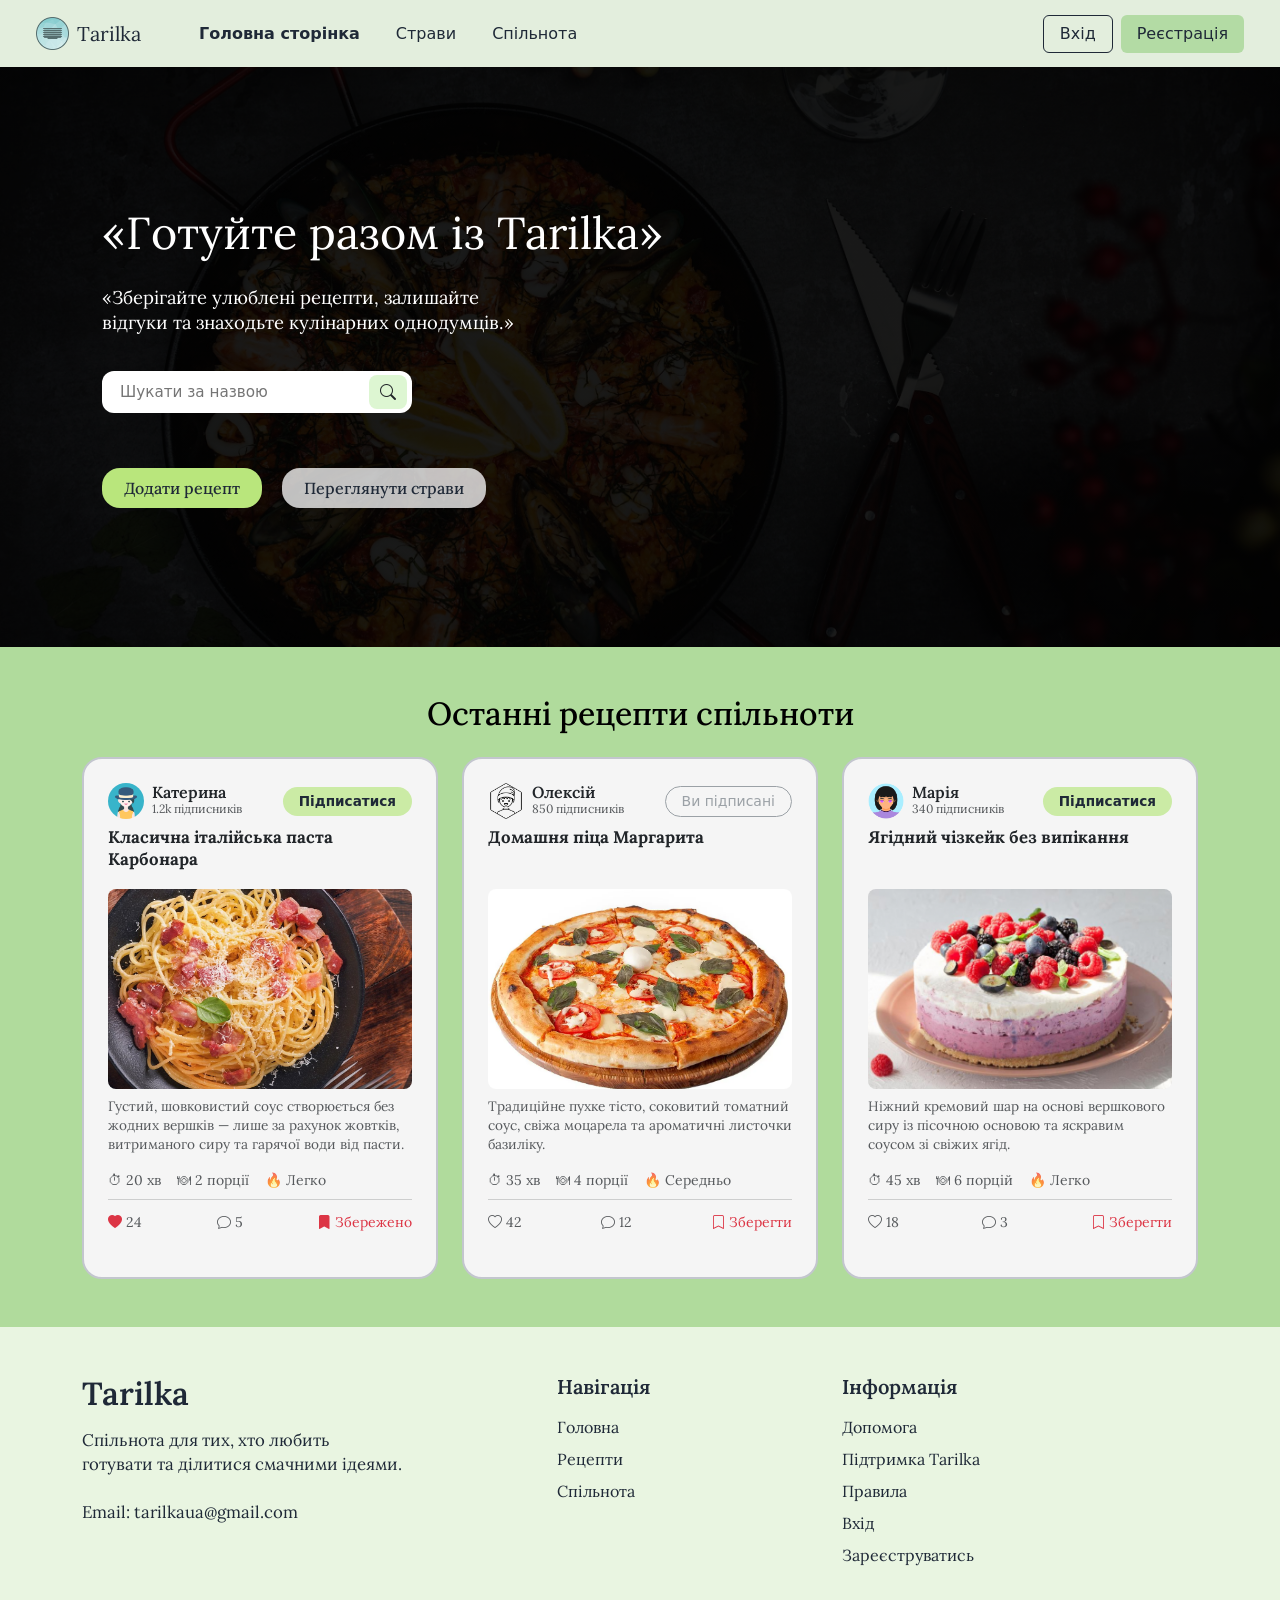
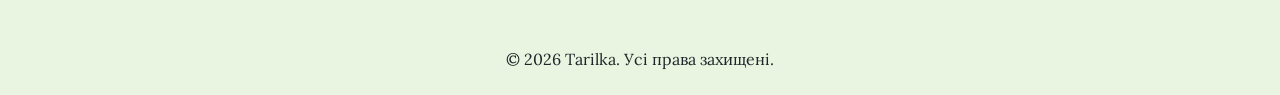
==== index.html @ 784d3917 "First version site" ====
<!DOCTYPE html>
<html lang="uk">
<head>
  <meta charset="UTF-8">
  <meta name="viewport" content="width=device-width, initial-scale=1.0">
  <title>Tarilka — Головна</title>
  
  <link href="https://cdn.jsdelivr.net/npm/bootstrap@5.3.2/dist/css/bootstrap.min.css" rel="stylesheet">
  <link href="https://cdn.jsdelivr.net/npm/bootstrap-icons@1.11.1/font/bootstrap-icons.css" rel="stylesheet">
  <link rel="stylesheet" href="style.css">
</head>
<body>

  <nav class="navbar navbar-expand-lg custom-navbar">
    <div class="container-fluid">
      <a class="navbar-brand" href="#">
        <img src="logo.png" alt="Logo" width="33" height="33" class="d-inline-block align-text-top">Tarilka
      </a>
      
      <button class="navbar-toggler" type="button" data-bs-toggle="collapse" data-bs-target="#navbarNav">
        <span class="navbar-toggler-icon"></span>
      </button>

      <div class="collapse navbar-collapse" id="navbarNav">
        <ul class="navbar-nav me-auto ms-4">
          <li class="nav-item">
            <a class="nav-link fw-semibold" href="#">Головна сторінка</a>
          </li>
          <li class="nav-item">
            <a class="nav-link" href="#">Страви</a>
          </li>
          <li class="nav-item">
            <a class="nav-link" href="#">Спільнота</a>
          </li>
        </ul>

        <div class="d-flex gap-2">
          <button class="btn btn-auth-login" type="button">Вхід</button>
          <button class="btn btn-auth-register" type="button">Реєстрація</button>
        </div>
      </div>
    </div>
  </nav>

  <!-- Головний банер (Hero Section) -->
  <section class="hero-section">
    <div class="container">
      <h1 class="hero-title">«Готуйте разом із Tarilka»</h1>
      
      <p class="hero-subtitle">
        «Зберігайте улюблені рецепти, залишайте відгуки та знаходьте кулінарних однодумців.»
      </p>

      <!-- Форма пошуку -->
      <form class="search-container" role="search">
        <div class="search-input-group">
          <input type="search" placeholder="Шукати за назвою" aria-label="Пошук">
          <button class="search-btn" type="submit">
            <i class="bi bi-search text-dark"></i>
          </button>
        </div>
      </form>

      <!-- Кнопки дій -->
      <div class="action-btns">
        <a href="#" class="btn btn-add-recipe">Додати рецепт</a>
        <a href="#" class="btn btn-view-dishes">Переглянути страви</a>
      </div>
    </div>
  </section>
  <!-- Секція останніх рецептів -->
  <section class="latest-recipes py-5">
    <div class="container">
      <h2 class="text-center mb-4 section-title">Останні рецепти спільноти</h2>
      
      <div class="row g-4">
        
        <!-- Картка 1: Рецепт від Катерини -->
        <div class="col-md-4">
          <div class="recipe-card">
            <div class="recipe-card-details">
              <!-- Інформація про автора -->
              <div class="d-flex justify-content-between align-items-center mb-2">
                <div class="d-flex align-items-center gap-2">
                  <img src="profile.png" class="rounded-circle" width="36" height="36" alt="Катерина">
                  <div class="d-flex flex-column">
                    <span class="fw-semibold text-dark lh-1">Катерина</span>
                    <small class="text-muted" style="font-size: 0.75rem;">1.2k підписників</small>
                  </div>
                </div>
                <button class="btn btn-sm btn-follow px-3 rounded-pill">Підписатися</button>
              </div>

              <h5 class="recipe-title fw-bold text-dark mt-2">Класична італійська паста Карбонара</h5>
              <img src="karbonara.jpg" class="img-fluid rounded-3 my-2 w-100 recipe-img" alt="Паста">

              <p class="recipe-desc text-muted small">
                Густий, шовковистий соус створюється без жодних вершків — лише за рахунок жовтків, витриманого сиру та гарячої води від пасти.
              </p>

              <!-- Параметри страви -->
              <div class="d-flex gap-3 text-muted small mb-2">
                <span>⏱ 20 хв</span>
                <span>🍽 2 порції</span>
                <span>🔥 Легко</span>
              </div>

              <hr class="my-2 text-muted">

              <!-- Соціальна взаємодія -->
              <div class="d-flex justify-content-between text-muted small pt-1 mb-2">
                <span class="cursor-pointer"><i class="bi bi-heart-fill text-danger"></i> 24</span>
                <span class="cursor-pointer"><i class="bi bi-chat"></i> 5</span>
                <span class="text-danger cursor-pointer"><i class="bi bi-bookmark-fill"></i> Збережено</span>
              </div>
            </div>

            <div class="d-flex justify-content-between align-items-center text-muted small pt-1 mb-2">
              <a href="#" class="card-button">Детальніше</a>
            </div>
          </div>
        </div>

        <!-- Картка 2: Рецепт від Олексія -->
        <div class="col-md-4">
          <div class="recipe-card">
            <div class="recipe-card-details">
              <!-- Інформація про автора -->
              <div class="d-flex justify-content-between align-items-center mb-2">
                <div class="d-flex align-items-center gap-2">
                  <img src="people.png" class="rounded-circle" width="36" height="36" alt="Олексій">
                  <div class="d-flex flex-column">
                    <span class="fw-semibold text-dark lh-1">Олексій</span>
                    <small class="text-muted" style="font-size: 0.75rem;">850 підписників</small>
                  </div>
                </div>
                <button class="btn btn-sm btn-outline-secondary px-3 rounded-pill" disabled>Ви підписані</button>
              </div>

              <h5 class="recipe-title fw-bold text-dark mt-2">Домашня піца Маргарита</h5>
              <img src="pizza.png" class="img-fluid rounded-3 my-2 w-100 recipe-img" alt="Піца">

              <p class="recipe-desc text-muted small">
                Традиційне пухке тісто, соковитий томатний соус, свіжа моцарела та ароматичні листочки базиліку.
              </p>

              <!-- Параметри страви -->
              <div class="d-flex gap-3 text-muted small mb-2">
                <span>⏱ 35 хв</span>
                <span>🍽 4 порції</span>
                <span>🔥 Середньо</span>
              </div>

              <hr class="my-2 text-muted">

              <!-- Соціальна взаємодія -->
              <div class="d-flex justify-content-between text-muted small pt-1 mb-2">
                <span class="cursor-pointer"><i class="bi bi-heart"></i> 42</span>
                <span class="cursor-pointer"><i class="bi bi-chat"></i> 12</span>
                <span class="text-danger cursor-pointer"><i class="bi bi-bookmark"></i> Зберегти</span>
              </div>
            </div>

            <div class="d-flex justify-content-between align-items-center text-muted small pt-1 mb-2">
              <a href="#" class="card-button">Детальніше</a>
            </div>
          </div>
        </div>

        <!-- Картка 3: Рецепт від Марії -->
        <div class="col-md-4">
          <div class="recipe-card">
            <div class="recipe-card-details">
              <!-- Інформація про автора -->
              <div class="d-flex justify-content-between align-items-center mb-2">
                <div class="d-flex align-items-center gap-2">
                  <img src="avatar.png" class="rounded-circle" width="36" height="36" alt="Марія">
                  <div class="d-flex flex-column">
                    <span class="fw-semibold text-dark lh-1">Марія</span>
                    <small class="text-muted" style="font-size: 0.75rem;">340 підписників</small>
                  </div>
                </div>
                <button class="btn btn-sm btn-follow px-3 rounded-pill">Підписатися</button>
              </div>

              <h5 class="recipe-title fw-bold text-dark mt-2">Ягідний чізкейк без випікання</h5>
              <img src="JagodnyjChizkejk.jpg" class="img-fluid rounded-3 my-2 w-100 recipe-img" alt="Чізкейк">

              <p class="recipe-desc text-muted small">
                Ніжний кремовий шар на основі вершкового сиру із пісочною основою та яскравим соусом зі свіжих ягід.
              </p>

              <!-- Параметри страви -->
              <div class="d-flex gap-3 text-muted small mb-2">
                <span>⏱ 45 хв</span>
                <span>🍽 6 порцій</span>
                <span>🔥 Легко</span>
              </div>

              <hr class="my-2 text-muted">

              <!-- Соціальна взаємодія -->
              <div class="d-flex justify-content-between text-muted small pt-1 mb-2">
                <span class="cursor-pointer"><i class="bi bi-heart"></i> 18</span>
                <span class="cursor-pointer"><i class="bi bi-chat"></i> 3</span>
                <span class="text-danger cursor-pointer"><i class="bi bi-bookmark"></i> Зберегти</span>
              </div>
            </div>

            <div class="d-flex justify-content-between align-items-center text-muted small pt-1 mb-2">
              <a href="#" class="card-button">Детальніше</a>
            </div>
          </div>
        </div>

      </div>
    </div>
  </section>
  <!-- Підвал сайту (Footer) -->
  <footer class="site-footer pt-5 pb-4">
    <div class="container">
      <div class="row gy-4">
        
        <!-- Ліва колонка: Логотип, опис, email -->
        <div class="col-lg-5 col-md-6">
          <h2 class="footer-title fw-semibold mb-3">Tarilka</h2>
          <p class="footer-desc mb-4">
            Спільнота для тих, хто любить готувати та ділитися смачними ідеями.
          </p>
          <p class="footer-email mb-0">
            Email: <a href="mailto:tarilkaua@gmail.com" class="footer-email-link">tarilkaua@gmail.com</a>
          </p>
        </div>

        <!-- Середня колонка: Навігація -->
        <div class="col-lg-3 col-md-3 col-6">
          <h5 class="fw-semibold mb-3">Навігація</h5>
          <ul class="list-unstyled footer-links d-flex flex-column gap-2">
            <li><a href="#">Головна</a></li>
            <li><a href="#">Рецепти</a></li>
            <li><a href="#">Спільнота</a></li>
          </ul>
        </div>

        <!-- Права колонка: Інформація -->
        <div class="col-lg-4 col-md-3 col-6">
          <h5 class="fw-semibold mb-3">Інформація</h5>
          <ul class="list-unstyled footer-links d-flex flex-column gap-2">
            <li><a href="#">Допомога</a></li>
            <li><a href="#">Підтримка Tarilka</a></li>
            <li><a href="#">Правила</a></li>
            <li><a href="#">Вхід</a></li>
            <li><a href="#">Зареєструватись</a></li>
          </ul>
        </div>

      </div>

      <!-- Нижня частина: Копірайт -->
      <div class="text-center mt-5 pt-3">
        <p class="mb-0 text-dark">© 2026 Tarilka. Усі права захищені.</p>
      </div>
    </div>
  </footer>


  <script src="logika.js"></script>
</body>
</html>
---- style.css ----
@import url('https://fonts.googleapis.com/css2?family=Lora:ital,wght@0,400..700;1,400..700&display=swap');

* {
  font-family: 'Lora', serif !important;
}

:root {
  --bg-header: #e3eedd;
  --btn-green: #b9e67c;
  --btn-green-hover: #a8d66b;
  --text-dark: #1f2937;
}

body {
  font-family: serif, system-ui, -apple-system;
  background-color: #e3eedd;
  margin: 0;
  padding: 0;
}

/* Хедер (Панель навігації) */
.custom-navbar {
  background-color: var(--bg-header);
  padding: 12px 24px;
}

.navbar-brand {
  font-weight: normal;
  font-size: 1.25rem;
  color: var(--text-dark);
  display: flex;
  align-items: center;
  gap: 8px;
}

.nav-link {
  color: var(--text-dark) !important;
  font-size: 1rem;
  margin: 0 10px;
}

/* Кнопка "Вхід" у звичайному стані */
.btn-auth-login {
  background-color: transparent;
  border: 1px solid var(--text-dark);
  color: var(--text-dark);
  padding: 6px 16px;
  border-radius: 6px;
  transition: all 0.2s ease; /* Додає плавну анімацію для зміни кольорів */
}

/* Ефект підсвічування зеленим при наведенні курсора */
.btn-auth-login:hover {
  background-color: var(--btn-green);
  border-color: var(--btn-green);
  color: var(--text-dark);
}

.btn-auth-register {
  background-color: #b3dba4;
  color: var(--text-dark);
  border: none;
  padding: 6px 16px;
  border-radius: 6px;
}

/* Секція Hero (Банер із фоном) */
.hero-section {
  position: relative;
  background: linear-gradient(rgba(0, 0, 0, 0.65), rgba(0, 0, 0, 0.65)), 
              url('Food.png') center/cover no-repeat;
  min-height: 580px;
  color: #ffffff;
  padding: 60px 40px 60px 80px;
  display: flex;
  flex-direction: column;
  justify-content: center;
}

.hero-title {
  font-size: 2.8rem;
  font-weight: 400;
  margin-bottom: 25px;
}

.hero-subtitle {
  font-size: 1.15rem;
  max-width: 440px;
  margin-bottom: 35px;
  line-height: 1.4;
  font-weight: 300;
}

/* Пошуковий рядок */
.search-container {
  max-width: 310px;
  margin-bottom: 55px;
}

.search-input-group {
  background: #ffffff;
  border-radius: 12px;
  padding: 4px 5px 4px 16px;
  display: flex;
  align-items: center;
}

.search-input-group input {
  border: none;
  outline: none;
  box-shadow: none;
  width: 100%;
  color: #333;
  font-size: 0.95rem;
}

.search-btn {
  background-color: #DDF6D2;
  border: none;
  border-radius: 8px;
  width: 38px;
  height: 34px;
  display: flex;
  align-items: center;
  justify-content: center;
  flex-shrink: 0;
}

/* Кнопки дій */
.action-btns {
  display: flex;
  gap: 20px;
  align-items: center;
  flex-wrap: wrap;
}

.btn-add-recipe {
  background-color: var(--btn-green);
  color: var(--text-dark);
  border-radius: 18px;
  padding: 8px 22px;
  border: none;
  font-weight: 500;
  text-decoration: none;
  transition: background-color 0.2s;
}

.btn-add-recipe:hover {
  background-color: var(--btn-green-hover);
  color: var(--text-dark);
}

.btn-view-dishes {
  background-color: rgba(255, 255, 255, 0.75);
  color: var(--text-dark);
  border-radius: 18px;
  padding: 8px 22px;
  border: none;
  font-weight: 500;
  text-decoration: none;
  transition: background-color 0.2s;
}

.btn-view-dishes:hover {
  background-color: rgba(255, 255, 255, 0.9);
  color: var(--text-dark);
}

/* Змінюємо фон тільки для секції останніх рецептів */
.latest-recipes {
  background-color: #B0DB9C;
  padding-top: 3rem;
  padding-bottom: 80px;
}

/* Робимо заголовок «Останні рецепти» світлим, щоб його було видно */
.section-title {
  font-family: serif;
  color: #000000;
}

/* Картка рецепта */
.recipe-card {
  width: 100%;
  border-radius: 20px;
  background: #f5f5f5;
  position: relative;
  padding: 1.5rem;
  border: 2px solid #c3c6ce;
  transition: all 0.3s ease-out;
  overflow: visible;
}

.recipe-card-details {
  color: var(--text-dark);
  height: 100%;
}

.recipe-title {
  font-size: 1.05rem;
  line-height: 1.3;
  min-height: 2.7em; /* Гарантує однакове місце під 2 рядки для всіх карток */
  display: -webkit-box;
  line-clamp: 2; /* Обрізає текст, якщо він довший за 2 рядки */
  -webkit-box-orient: vertical;
  overflow: hidden;
}

.recipe-img {
  height: 200px;
  object-fit: cover;
  border-radius: 12px;
}

.recipe-desc {
  line-height: 1.4;
  font-size: 0.85rem;
}

.btn-follow {
  background-color: #cbeba5;
  color: var(--text-dark);
  font-size: 0.85rem;
  border: none;
  border-radius: 12px;
  padding: 4px 12px;
  font-weight: 600;
  transition: background-color 0.2s;
}

.btn-follow:hover {
  background-color: var(--btn-green);
}

.card-button {
  text-decoration: none;
  text-align: center;
  transform: translate(-50%, 125%);
  width: 70%;
  border-radius: 1rem;
  border: 1px solid #dcdcdc;
  background-color: #ffffff; /* Чистий білий колір */
  color: #1f2937;
  font-weight: 600;
  font-size: 0.95rem;
  padding: 0.5rem 1rem;
  position: absolute;
  left: 50%;
  bottom: 0;
  opacity: 0;
  transition: 0.3s ease-out;
  cursor: pointer;
  z-index: 10;
  box-shadow: 0 4px 12px rgba(0, 0, 0, 0.15); /* Тінь додасть контрасту */
}

/* При наведенні миші на кнопку */
.card-button:hover {
  background-color: #ECFAE5;
  color: #1f2937;
}

/* Ефекти при наведенні миші на картку */
.recipe-card:hover {
  border-color: var(--btn-green);
  box-shadow: 0px 10px 20px rgba(0, 0, 0, 0.1);
  transform: translateY(-4px);
}

.recipe-card:hover .card-button {
  transform: translate(-50%, 50%);
  opacity: 1;
}

/* Налаштування шрифту для кнопок та елементів вводу */
button, input, .nav-link, .card-button {
  font-family: system-ui, -apple-system, sans-serif !important;
}

/* Стилі для підвалу (Footer) */
.site-footer {
  background-color: #e9f5e1; /* Світло-зелений фон, як на макеті */
  color: var(--text-dark);
}

.footer-title {
  font-size: 2rem;
  color: var(--text-dark);
}

.footer-desc {
  max-width: 320px;
  font-size: 1.05rem;
  line-height: 1.4;
}

.footer-email {
  font-size: 1.05rem;
}
/* Стилі для email у підвалі */
.footer-email-link {
  color: var(--text-dark);
  text-decoration: none;
  transition: color 0.2s ease;
}

.footer-email-link:hover {
  color: #0d6efd; /* Синій колір при наведенні */
  text-decoration: underline; /* За бажанням можна залишити або прибрати підкреслення */
}

.footer-links a {
  color: var(--text-dark);
  text-decoration: none;
  font-size: 1rem;
  transition: opacity 0.2s ease;
}

.footer-links a:hover {
  opacity: 0.7;
}
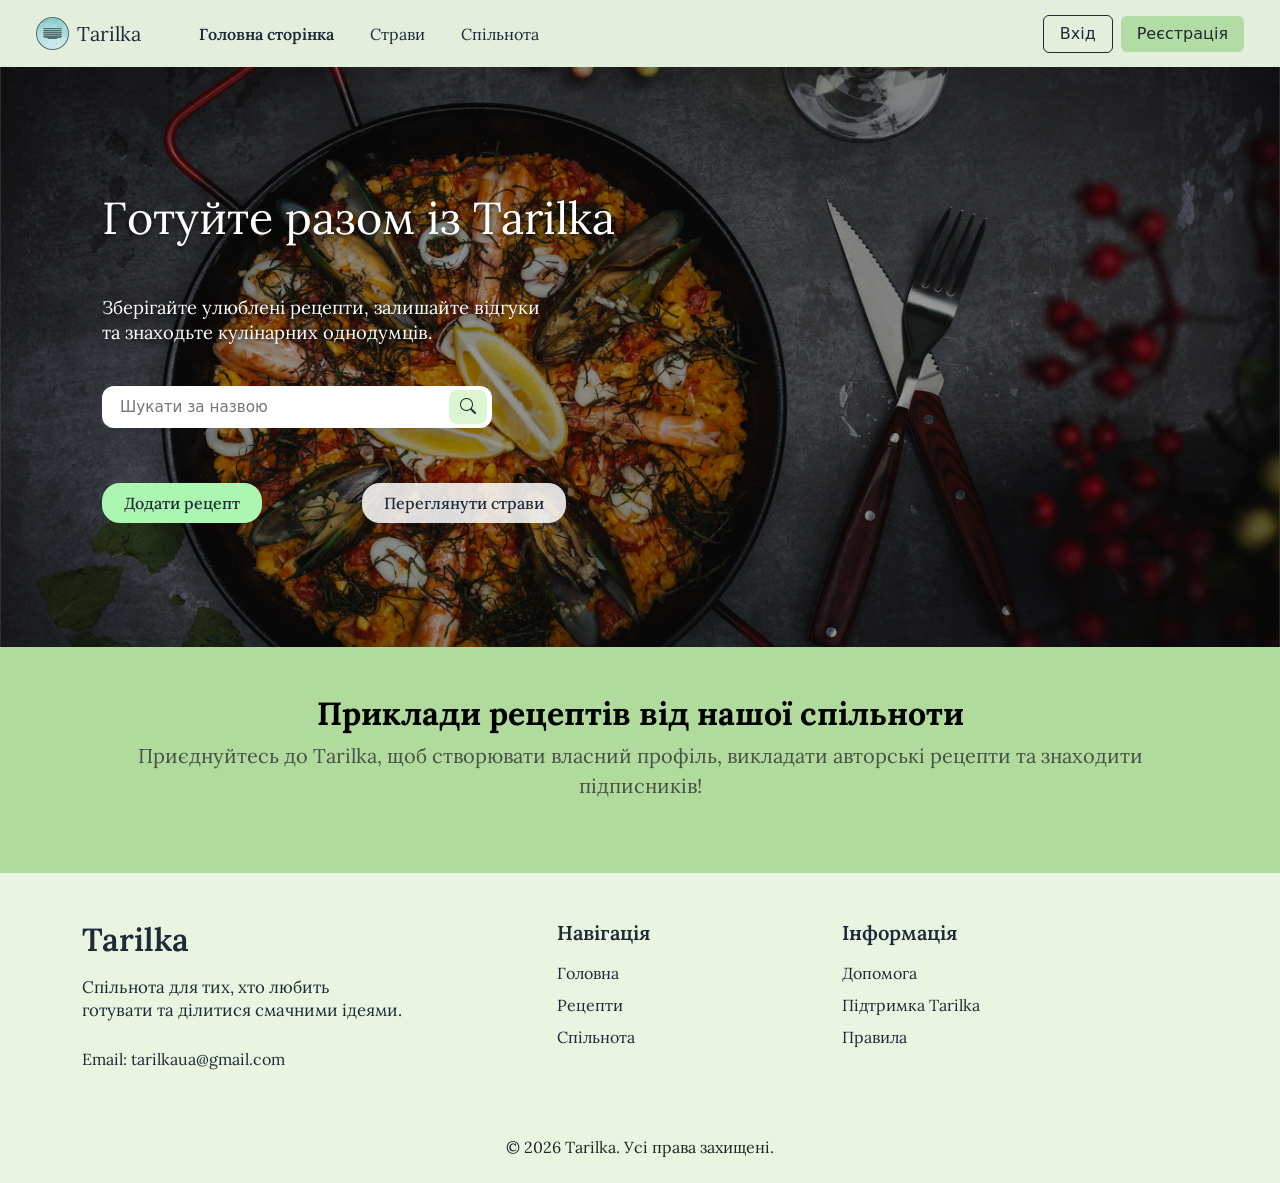
==== commit 052de762: "Profile" ====
--- a/index.html
+++ b/index.html
@@ -13,7 +13,7 @@
 
   <nav class="navbar navbar-expand-lg custom-navbar">
     <div class="container-fluid">
-      <a class="navbar-brand" href="#">
+      <a class="navbar-brand" href="index.html">
         <img src="logo.png" alt="Logo" width="33" height="33" class="d-inline-block align-text-top">Tarilka
       </a>
       
@@ -24,17 +24,17 @@
       <div class="collapse navbar-collapse" id="navbarNav">
         <ul class="navbar-nav me-auto ms-4">
           <li class="nav-item">
-            <a class="nav-link fw-semibold" href="#">Головна сторінка</a>
+            <a class="nav-link fw-semibold" href="index.html">Головна сторінка</a>
           </li>
           <li class="nav-item">
-            <a class="nav-link" href="#">Страви</a>
+            <a class="nav-link" href="catalog.html">Страви</a>
           </li>
           <li class="nav-item">
-            <a class="nav-link" href="#">Спільнота</a>
+            <a class="nav-link" href="#" id="communityNavBtn">Спільнота</a>
           </li>
         </ul>
 
-        <div class="d-flex gap-2">
+        <div class="d-flex align-items-center gap-2" id="navAuthContainer">
           <button class="btn btn-auth-login" type="button">Вхід</button>
           <button class="btn btn-auth-register" type="button">Реєстрація</button>
         </div>
@@ -42,186 +42,47 @@
     </div>
   </nav>
 
-  <!-- Головний банер (Hero Section) -->
   <section class="hero-section">
     <div class="container">
-      <h1 class="hero-title">«Готуйте разом із Tarilka»</h1>
+      <h1 class="hero-title">Готуйте разом із Tarilka</h1>
       
       <p class="hero-subtitle">
-        «Зберігайте улюблені рецепти, залишайте відгуки та знаходьте кулінарних однодумців.»
+        Зберігайте улюблені рецепти, залишайте відгуки та знаходьте кулінарних однодумців.
       </p>
 
-      <!-- Форма пошуку -->
-      <form class="search-container" role="search">
+      <form class="search-container" action="catalog.html" method="GET">
         <div class="search-input-group">
-          <input type="search" placeholder="Шукати за назвою" aria-label="Пошук">
+          <input type="search" name="q" placeholder="Шукати за назвою" aria-label="Пошук">
           <button class="search-btn" type="submit">
             <i class="bi bi-search text-dark"></i>
           </button>
         </div>
       </form>
 
-      <!-- Кнопки дій -->
       <div class="action-btns">
         <a href="#" class="btn btn-add-recipe">Додати рецепт</a>
-        <a href="#" class="btn btn-view-dishes">Переглянути страви</a>
+        <a href="catalog.html" class="btn btn-view-dishes">Переглянути страви</a>
       </div>
     </div>
   </section>
-  <!-- Секція останніх рецептів -->
+
   <section class="latest-recipes py-5">
     <div class="container">
-      <h2 class="text-center mb-4 section-title">Останні рецепти спільноти</h2>
-      
-      <div class="row g-4">
-        
-        <!-- Картка 1: Рецепт від Катерини -->
-        <div class="col-md-4">
-          <div class="recipe-card">
-            <div class="recipe-card-details">
-              <!-- Інформація про автора -->
-              <div class="d-flex justify-content-between align-items-center mb-2">
-                <div class="d-flex align-items-center gap-2">
-                  <img src="profile.png" class="rounded-circle" width="36" height="36" alt="Катерина">
-                  <div class="d-flex flex-column">
-                    <span class="fw-semibold text-dark lh-1">Катерина</span>
-                    <small class="text-muted" style="font-size: 0.75rem;">1.2k підписників</small>
-                  </div>
-                </div>
-                <button class="btn btn-sm btn-follow px-3 rounded-pill">Підписатися</button>
-              </div>
-
-              <h5 class="recipe-title fw-bold text-dark mt-2">Класична італійська паста Карбонара</h5>
-              <img src="karbonara.jpg" class="img-fluid rounded-3 my-2 w-100 recipe-img" alt="Паста">
-
-              <p class="recipe-desc text-muted small">
-                Густий, шовковистий соус створюється без жодних вершків — лише за рахунок жовтків, витриманого сиру та гарячої води від пасти.
-              </p>
-
-              <!-- Параметри страви -->
-              <div class="d-flex gap-3 text-muted small mb-2">
-                <span>⏱ 20 хв</span>
-                <span>🍽 2 порції</span>
-                <span>🔥 Легко</span>
-              </div>
-
-              <hr class="my-2 text-muted">
-
-              <!-- Соціальна взаємодія -->
-              <div class="d-flex justify-content-between text-muted small pt-1 mb-2">
-                <span class="cursor-pointer"><i class="bi bi-heart-fill text-danger"></i> 24</span>
-                <span class="cursor-pointer"><i class="bi bi-chat"></i> 5</span>
-                <span class="text-danger cursor-pointer"><i class="bi bi-bookmark-fill"></i> Збережено</span>
-              </div>
-            </div>
-
-            <div class="d-flex justify-content-between align-items-center text-muted small pt-1 mb-2">
-              <a href="#" class="card-button">Детальніше</a>
-            </div>
-          </div>
-        </div>
-
-        <!-- Картка 2: Рецепт від Олексія -->
-        <div class="col-md-4">
-          <div class="recipe-card">
-            <div class="recipe-card-details">
-              <!-- Інформація про автора -->
-              <div class="d-flex justify-content-between align-items-center mb-2">
-                <div class="d-flex align-items-center gap-2">
-                  <img src="people.png" class="rounded-circle" width="36" height="36" alt="Олексій">
-                  <div class="d-flex flex-column">
-                    <span class="fw-semibold text-dark lh-1">Олексій</span>
-                    <small class="text-muted" style="font-size: 0.75rem;">850 підписників</small>
-                  </div>
-                </div>
-                <button class="btn btn-sm btn-outline-secondary px-3 rounded-pill" disabled>Ви підписані</button>
-              </div>
-
-              <h5 class="recipe-title fw-bold text-dark mt-2">Домашня піца Маргарита</h5>
-              <img src="pizza.png" class="img-fluid rounded-3 my-2 w-100 recipe-img" alt="Піца">
-
-              <p class="recipe-desc text-muted small">
-                Традиційне пухке тісто, соковитий томатний соус, свіжа моцарела та ароматичні листочки базиліку.
-              </p>
-
-              <!-- Параметри страви -->
-              <div class="d-flex gap-3 text-muted small mb-2">
-                <span>⏱ 35 хв</span>
-                <span>🍽 4 порції</span>
-                <span>🔥 Середньо</span>
-              </div>
-
-              <hr class="my-2 text-muted">
-
-              <!-- Соціальна взаємодія -->
-              <div class="d-flex justify-content-between text-muted small pt-1 mb-2">
-                <span class="cursor-pointer"><i class="bi bi-heart"></i> 42</span>
-                <span class="cursor-pointer"><i class="bi bi-chat"></i> 12</span>
-                <span class="text-danger cursor-pointer"><i class="bi bi-bookmark"></i> Зберегти</span>
-              </div>
-            </div>
-
-            <div class="d-flex justify-content-between align-items-center text-muted small pt-1 mb-2">
-              <a href="#" class="card-button">Детальніше</a>
-            </div>
-          </div>
-        </div>
-
-        <!-- Картка 3: Рецепт від Марії -->
-        <div class="col-md-4">
-          <div class="recipe-card">
-            <div class="recipe-card-details">
-              <!-- Інформація про автора -->
-              <div class="d-flex justify-content-between align-items-center mb-2">
-                <div class="d-flex align-items-center gap-2">
-                  <img src="avatar.png" class="rounded-circle" width="36" height="36" alt="Марія">
-                  <div class="d-flex flex-column">
-                    <span class="fw-semibold text-dark lh-1">Марія</span>
-                    <small class="text-muted" style="font-size: 0.75rem;">340 підписників</small>
-                  </div>
-                </div>
-                <button class="btn btn-sm btn-follow px-3 rounded-pill">Підписатися</button>
-              </div>
-
-              <h5 class="recipe-title fw-bold text-dark mt-2">Ягідний чізкейк без випікання</h5>
-              <img src="JagodnyjChizkejk.jpg" class="img-fluid rounded-3 my-2 w-100 recipe-img" alt="Чізкейк">
-
-              <p class="recipe-desc text-muted small">
-                Ніжний кремовий шар на основі вершкового сиру із пісочною основою та яскравим соусом зі свіжих ягід.
-              </p>
-
-              <!-- Параметри страви -->
-              <div class="d-flex gap-3 text-muted small mb-2">
-                <span>⏱ 45 хв</span>
-                <span>🍽 6 порцій</span>
-                <span>🔥 Легко</span>
-              </div>
-
-              <hr class="my-2 text-muted">
-
-              <!-- Соціальна взаємодія -->
-              <div class="d-flex justify-content-between text-muted small pt-1 mb-2">
-                <span class="cursor-pointer"><i class="bi bi-heart"></i> 18</span>
-                <span class="cursor-pointer"><i class="bi bi-chat"></i> 3</span>
-                <span class="text-danger cursor-pointer"><i class="bi bi-bookmark"></i> Зберегти</span>
-              </div>
-            </div>
-
-            <div class="d-flex justify-content-between align-items-center text-muted small pt-1 mb-2">
-              <a href="#" class="card-button">Детальніше</a>
-            </div>
-          </div>
-        </div>
-
+      <div class="text-center mb-5">
+        <h2 class="section-title fw-bold">Приклади рецептів від нашої спільноти</h2>
+        <p class="text-muted fs-5">
+          Приєднуйтесь до Tarilka, щоб створювати власний профіль, викладати авторські рецепти та знаходити підписників!
+        </p>
+      </div>
+      
+      <div class="row g-4" id="indexRecipesRow">
       </div>
     </div>
   </section>
-  <!-- Підвал сайту (Footer) -->
+
   <footer class="site-footer pt-5 pb-4">
     <div class="container">
       <div class="row gy-4">
-        
-        <!-- Ліва колонка: Логотип, опис, email -->
         <div class="col-lg-5 col-md-6">
           <h2 class="footer-title fw-semibold mb-3">Tarilka</h2>
           <p class="footer-desc mb-4">
@@ -232,38 +93,137 @@
           </p>
         </div>
 
-        <!-- Середня колонка: Навігація -->
         <div class="col-lg-3 col-md-3 col-6">
           <h5 class="fw-semibold mb-3">Навігація</h5>
           <ul class="list-unstyled footer-links d-flex flex-column gap-2">
-            <li><a href="#">Головна</a></li>
-            <li><a href="#">Рецепти</a></li>
+            <li><a href="index.html">Головна</a></li>
+            <li><a href="catalog.html">Рецепти</a></li>
             <li><a href="#">Спільнота</a></li>
           </ul>
         </div>
 
-        <!-- Права колонка: Інформація -->
         <div class="col-lg-4 col-md-3 col-6">
           <h5 class="fw-semibold mb-3">Інформація</h5>
           <ul class="list-unstyled footer-links d-flex flex-column gap-2">
             <li><a href="#">Допомога</a></li>
             <li><a href="#">Підтримка Tarilka</a></li>
             <li><a href="#">Правила</a></li>
-            <li><a href="#">Вхід</a></li>
-            <li><a href="#">Зареєструватись</a></li>
           </ul>
         </div>
-
-      </div>
-
-      <!-- Нижня частина: Копірайт -->
+      </div>
+
       <div class="text-center mt-5 pt-3">
         <p class="mb-0 text-dark">© 2026 Tarilka. Усі права захищені.</p>
       </div>
     </div>
   </footer>
 
-
+  <script src="db.js"></script>
   <script src="logika.js"></script>
+  <script src="catalog.js"></script>
+
+  <div id="authModal" class="modal-overlay">
+    <div class="container auth-container">
+      <button id="closeModal" class="close-btn">&times;</button>
+      <div class="heading" id="modalTitle">Вхід</div>
+      
+      <form class="form" id="authForm">
+        <div id="usernameGroup" style="display: none;">
+          <input class="input" type="text" id="username" placeholder="Нікнейм">
+        </div>
+        <input required class="input" type="email" id="email" placeholder="Електронна пошта">
+        <input required class="input" type="password" id="password" placeholder="Пароль">
+        <div id="confirmPasswordGroup" style="display: none;">
+          <input class="input" type="password" id="confirmPassword" placeholder="Підтвердження пароля">
+        </div>
+        <span class="forgot-password" id="forgotPasswordSpan"><a href="#">Забули пароль?</a></span>
+        <input class="login-button" type="submit" id="submitBtn" value="Увійти">
+      </form>
+    </div>
+  </div>
+
+  <div id="recipeModal" class="modal-overlay">
+    <div class="container recipe-modal-container">
+      <button id="closeRecipeModal" class="close-btn">&times;</button>
+      <div class="heading text-success">Створити рецепт</div>
+      
+      <form id="recipeForm" class="form mt-3">
+        <div class="mb-2 text-start">
+          <label class="form-label small fw-bold text-dark mb-1">Назва рецепта:</label>
+          <input required class="input mt-0" type="text" id="recipeTitle" placeholder="Наприклад: Борщ український">
+        </div>
+
+        <div class="mb-2 text-start">
+          <label class="form-label small fw-bold text-dark mb-1">Категорія:</label>
+          <select id="recipeCategory" class="form-select border rounded-3">
+            <option value="breakfast">Ранкові страви</option>
+            <option value="lunch" selected>Денні страви</option>
+            <option value="dinner">Вечірні страви</option>
+            <option value="dessert">Десерти</option>
+          </select>
+        </div>
+
+        <div class="mb-2 text-start">
+          <label class="form-label small fw-bold text-dark mb-1">Короткий опис страви:</label>
+          <textarea required class="input mt-0" id="recipeDesc" rows="2" placeholder="Розкажіть трохи про смак або особливості страви..."></textarea>
+        </div>
+
+        <div class="mb-2 text-start">
+          <label class="form-label small fw-bold text-dark mb-1">Інгредієнти (кожен з нового рядка):</label>
+          <textarea required class="input mt-0" id="recipeIngredients" rows="3" placeholder="М'ясо — 500г&#10;Картопля — 4 шт"></textarea>
+        </div>
+
+        <div class="mb-2 text-start">
+          <label class="form-label small fw-bold text-dark mb-1">Покрокове приготування:</label>
+          <textarea required class="input mt-0" id="recipeSteps" rows="4" placeholder="1. Зваріть бульйон...&#10;2. Наріжте овочі..."></textarea>
+        </div>
+
+        <div class="row">
+          <div class="col-md-6 mb-2 text-start">
+            <label class="form-label small fw-bold text-dark mb-1">Час готування:</label>
+            <select id="recipeTime" class="form-select border rounded-3 py-2">
+              <option value="15 хв" selected>15 хв</option>
+              <option value="30 хв">30 хв</option>
+              <option value="45 хв">45 хв</option>
+              <option value="60 хв">60 хв</option>
+              <option value="90+ хв">90+ хв</option>
+            </select>
+          </div>
+          <div class="col-md-6 mb-2 text-start">
+            <label class="form-label small fw-bold text-dark mb-1">Складність:</label>
+            <select id="recipeDifficulty" class="form-select border rounded-3 py-2">
+              <option value="Легко" selected>Легко</option>
+              <option value="Середньо">Середньо</option>
+              <option value="Складно">Складно</option>
+            </select>
+          </div>
+        </div>
+
+        <div class="mb-2 text-start">
+          <label class="form-label small fw-bold text-dark mb-1">Кількість порцій:</label>
+          <div class="input-group border rounded-3 bg-white align-items-center" style="height: 38px;">
+            <button class="btn btn-outline-secondary border-0 px-3" type="button" id="modalDecreaseServings">-</button>
+            <input type="number" id="modalServingsCount" class="form-control text-center border-0 bg-transparent fw-bold text-dark shadow-none p-0" value="1" min="1" max="50">
+            <button class="btn btn-outline-secondary border-0 px-3" type="button" id="modalIncreaseServings">+</button>
+          </div>
+        </div>
+
+        <div class="mb-2 text-start">
+          <label class="form-label small fw-bold text-dark mb-1">Фото страви:</label>
+          <input required class="form-control rounded-3" type="file" id="recipePhoto" accept="image/*">
+        </div>
+
+        <div class="mb-3 text-start">
+          <label class="form-label small fw-bold text-dark mb-1">Відеорецепт (необов'язково):</label>
+          <input class="form-control rounded-3 mb-2" type="file" id="recipeVideo" accept="video/*">
+          <input class="input mt-0" type="url" id="recipeVideoUrl" placeholder="Або вставте посилання на відео">
+        </div>
+
+        <input class="login-button mt-3" type="submit" value="Опублікувати рецепт">
+      </form>
+    </div>
+  </div>
+
+  <script src="https://cdn.jsdelivr.net/npm/bootstrap@5.3.2/dist/js/bootstrap.bundle.min.js"></script>
 </body>
 </html>
--- a/style.css
+++ b/style.css
@@ -1,8 +1,4 @@
 @import url('https://fonts.googleapis.com/css2?family=Lora:ital,wght@0,400..700;1,400..700&display=swap');
-
-* {
-  font-family: 'Lora', serif !important;
-}
 
 :root {
   --bg-header: #e3eedd;
@@ -12,10 +8,15 @@
 }
 
 body {
-  font-family: serif, system-ui, -apple-system;
-  background-color: #e3eedd;
+  font-family: 'Lora', serif, system-ui, -apple-system;
+  background-color: #B0DB9C;
   margin: 0;
   padding: 0;
+}
+
+/* Загальні налаштування шрифтів, окрім спеціальних елементів */
+h1, h2, h3, h4, h5, h6, p, span, a, label {
+  font-family: 'Lora', serif !important;
 }
 
 /* Хедер (Панель навігації) */
@@ -46,10 +47,9 @@
   color: var(--text-dark);
   padding: 6px 16px;
   border-radius: 6px;
-  transition: all 0.2s ease; /* Додає плавну анімацію для зміни кольорів */
-}
-
-/* Ефект підсвічування зеленим при наведенні курсора */
+  transition: all 0.2s ease;
+}
+
 .btn-auth-login:hover {
   background-color: var(--btn-green);
   border-color: var(--btn-green);
@@ -67,8 +67,8 @@
 /* Секція Hero (Банер із фоном) */
 .hero-section {
   position: relative;
-  background: linear-gradient(rgba(0, 0, 0, 0.65), rgba(0, 0, 0, 0.65)), 
-              url('Food.png') center/cover no-repeat;
+  background: linear-gradient(rgba(0, 0, 0, 0.4), rgba(0, 0, 0, 0.4)), 
+            url('Food.png') center/cover no-repeat;
   min-height: 580px;
   color: #ffffff;
   padding: 60px 40px 60px 80px;
@@ -80,20 +80,22 @@
 .hero-title {
   font-size: 2.8rem;
   font-weight: 400;
-  margin-bottom: 25px;
+  margin-bottom: 50px;
+  text-shadow: 0 2px 4px rgba(0, 0, 0, 0.6);
 }
 
 .hero-subtitle {
   font-size: 1.15rem;
   max-width: 440px;
-  margin-bottom: 35px;
+  margin-bottom: 40px;
   line-height: 1.4;
   font-weight: 300;
+  text-shadow: 0 2px 4px rgba(0, 0, 0, 0.6);
 }
 
 /* Пошуковий рядок */
 .search-container {
-  max-width: 310px;
+  max-width: 390px;
   margin-bottom: 55px;
 }
 
@@ -112,6 +114,7 @@
   width: 100%;
   color: #333;
   font-size: 0.95rem;
+  font-family: system-ui, -apple-system, sans-serif !important;
 }
 
 .search-btn {
@@ -129,13 +132,13 @@
 /* Кнопки дій */
 .action-btns {
   display: flex;
-  gap: 20px;
+  gap: 100px;
   align-items: center;
   flex-wrap: wrap;
 }
 
 .btn-add-recipe {
-  background-color: var(--btn-green);
+  background-color: #abf7b1;
   color: var(--text-dark);
   border-radius: 18px;
   padding: 8px 22px;
@@ -146,12 +149,12 @@
 }
 
 .btn-add-recipe:hover {
-  background-color: var(--btn-green-hover);
+  background-color: #66e171;
   color: var(--text-dark);
 }
 
 .btn-view-dishes {
-  background-color: rgba(255, 255, 255, 0.75);
+  background-color: rgba(255, 255, 255, 0.85);
   color: var(--text-dark);
   border-radius: 18px;
   padding: 8px 22px;
@@ -166,120 +169,168 @@
   color: var(--text-dark);
 }
 
-/* Змінюємо фон тільки для секції останніх рецептів */
+/* Секція останніх рецептів */
 .latest-recipes {
   background-color: #B0DB9C;
   padding-top: 3rem;
   padding-bottom: 80px;
 }
 
-/* Робимо заголовок «Останні рецепти» світлим, щоб його було видно */
 .section-title {
-  font-family: serif;
   color: #000000;
 }
 
-/* Картка рецепта */
+/* --- СТИЛІ КАРТОК РЕЦЕПТІВ ТА ІНТЕРАКТИВНОСТІ --- */
+
 .recipe-card {
+  background: #ffffff;
+  border-radius: 20px;
+  overflow: hidden;
+  transition: all 0.3s ease;
+  border: 1px solid rgba(0, 0, 0, 0.05);
+  box-shadow: 0 10px 25px rgba(0, 0, 0, 0.04);
+}
+
+.recipe-card:hover {
+  transform: translateY(-5px);
+  box-shadow: 0 15px 35px rgba(0, 0, 0, 0.08);
+}
+
+.recipe-img-wrapper {
+  position: relative;
+  overflow: hidden;
+  border-radius: 16px 16px 0 0;
+  cursor: pointer;
+}
+
+.recipe-img {
+  height: 210px;
+  object-fit: cover;
+  transition: transform 0.5s ease;
   width: 100%;
+}
+
+.recipe-card:hover .recipe-img {
+  transform: scale(1.03);
+}
+
+/* Красиві та охайні баджі часу, порцій та складності */
+.recipe-meta-badges {
+  display: flex;
+  gap: 8px;
+  flex-wrap: wrap;
+  margin: 12px 0;
+}
+
+.recipe-meta-badge {
+  display: inline-flex;
+  align-items: center;
+  gap: 5px;
+  background-color: #f4f7f4;
+  color: #2e5a36;
+  border: 1px solid #e2ece3;
+  padding: 6px 12px;
+  border-radius: 12px;
+  font-size: 0.82rem;
+  font-weight: 500;
+  transition: all 0.2s;
+}
+
+.recipe-meta-badge i {
+  color: #3b7a42;
+  font-size: 0.95rem;
+}
+
+/* Робимо картку гнучкою контейнерною структурою */
+.recipe-card {
+  background: #ffffff;
   border-radius: 20px;
-  background: #f5f5f5;
-  position: relative;
-  padding: 1.5rem;
-  border: 2px solid #c3c6ce;
-  transition: all 0.3s ease-out;
-  overflow: visible;
-}
-
-.recipe-card-details {
-  color: var(--text-dark);
+  overflow: hidden;
+  transition: all 0.3s ease;
+  border: 1px solid rgba(0, 0, 0, 0.05);
+  box-shadow: 0 10px 25px rgba(0, 0, 0, 0.04);
+  display: flex;
+  flex-direction: column;
   height: 100%;
 }
 
-.recipe-title {
-  font-size: 1.05rem;
-  line-height: 1.3;
-  min-height: 2.7em; /* Гарантує однакове місце під 2 рядки для всіх карток */
-  display: -webkit-box;
-  line-clamp: 2; /* Обрізає текст, якщо він довший за 2 рядки */
-  -webkit-box-orient: vertical;
-  overflow: hidden;
-}
-
-.recipe-img {
-  height: 200px;
-  object-fit: cover;
+/* Верхній контент розширюється, а метадані фіксуються внизу */
+.recipe-content-area {
+  flex-grow: 1;
+  display: flex;
+  flex-direction: column;
+}
+
+.recipe-meta-badges {
+  display: flex;
+  gap: 8px;
+  flex-wrap: wrap;
+  margin-top: auto; /* Автоматично штовхає плашки вниз до рівної лінії */
+  margin-bottom: 12px;
+}
+
+/* Сучасна функціональна кнопка збереження */
+.btn-recipe-action {
   border-radius: 12px;
-}
-
-.recipe-desc {
-  line-height: 1.4;
-  font-size: 0.85rem;
-}
-
-.btn-follow {
-  background-color: #cbeba5;
-  color: var(--text-dark);
-  font-size: 0.85rem;
-  border: none;
-  border-radius: 12px;
-  padding: 4px 12px;
+  font-weight: 500;
+  font-size: 0.88rem;
+  padding: 8px 14px;
+  transition: all 0.2s ease;
+  border: 1px solid transparent;
+  display: inline-flex;
+  align-items: center;
+  gap: 6px;
+  text-decoration: none;
+  cursor: pointer;
+}
+
+.btn-recipe-action.btn-save-default {
+  background-color: #f4f7f4;
+  color: #4a5568;
+  border-color: #e2ece3;
+}
+
+.btn-recipe-action.btn-save-default:hover {
+  background-color: #e8f0e9;
+  color: #2e5a36;
+}
+
+.btn-recipe-action.btn-save-active {
+  background-color: #e6f4ea;
+  color: #137333;
+  border-color: #ceead6;
   font-weight: 600;
-  transition: background-color 0.2s;
-}
-
-.btn-follow:hover {
-  background-color: var(--btn-green);
-}
-
-.card-button {
-  text-decoration: none;
-  text-align: center;
-  transform: translate(-50%, 125%);
-  width: 70%;
-  border-radius: 1rem;
-  border: 1px solid #dcdcdc;
-  background-color: #ffffff; /* Чистий білий колір */
-  color: #1f2937;
-  font-weight: 600;
-  font-size: 0.95rem;
-  padding: 0.5rem 1rem;
-  position: absolute;
-  left: 50%;
-  bottom: 0;
-  opacity: 0;
-  transition: 0.3s ease-out;
+}
+
+.btn-recipe-action.btn-like-active {
+  background-color: #fce8e6;
+  color: #c5221f;
+  border-color: #fad2cf;
+}
+
+.btn-recipe-action.btn-like-default {
+  background-color: #f8f9fa;
+  color: #5f6368;
+  border-color: #e8eaed;
+}
+
+.btn-recipe-action.btn-like-default:hover {
+  background-color: #f1f3f4;
+  color: #202124;
+}
+
+.cursor-pointer {
   cursor: pointer;
-  z-index: 10;
-  box-shadow: 0 4px 12px rgba(0, 0, 0, 0.15); /* Тінь додасть контрасту */
-}
-
-/* При наведенні миші на кнопку */
-.card-button:hover {
-  background-color: #ECFAE5;
-  color: #1f2937;
-}
-
-/* Ефекти при наведенні миші на картку */
-.recipe-card:hover {
-  border-color: var(--btn-green);
-  box-shadow: 0px 10px 20px rgba(0, 0, 0, 0.1);
-  transform: translateY(-4px);
-}
-
-.recipe-card:hover .card-button {
-  transform: translate(-50%, 50%);
-  opacity: 1;
-}
-
-/* Налаштування шрифту для кнопок та елементів вводу */
-button, input, .nav-link, .card-button {
+}
+
+/* Налаштування шрифту для кнопок та полів вводу */
+button, input, select, textarea {
   font-family: system-ui, -apple-system, sans-serif !important;
 }
 
-/* Стилі для підвалу (Footer) */
+/* Підвал (Footer) */
 .site-footer {
-  background-color: #e9f5e1; /* Світло-зелений фон, як на макеті */
+  background-color: #e9f5e1;
   color: var(--text-dark);
 }
 
@@ -294,10 +345,6 @@
   line-height: 1.4;
 }
 
-.footer-email {
-  font-size: 1.05rem;
-}
-/* Стилі для email у підвалі */
 .footer-email-link {
   color: var(--text-dark);
   text-decoration: none;
@@ -305,8 +352,8 @@
 }
 
 .footer-email-link:hover {
-  color: #0d6efd; /* Синій колір при наведенні */
-  text-decoration: underline; /* За бажанням можна залишити або прибрати підкреслення */
+  color: #0d6efd;
+  text-decoration: underline;
 }
 
 .footer-links a {
@@ -320,6 +367,295 @@
   opacity: 0.7;
 }
 
-
-
-
+/* Модальні вікна */
+.modal-overlay {
+  display: none;
+  position: fixed;
+  top: 0;
+  left: 0;
+  width: 100%;
+  height: 100%;
+  background: rgba(0, 0, 0, 0.5);
+  backdrop-filter: blur(4px);
+  z-index: 1050;
+  justify-content: center;
+  align-items: center;
+}
+
+.modal-overlay.active {
+  display: flex;
+}
+
+.auth-container {
+  position: relative;
+  max-width: 360px;
+  width: 100%;
+  background: linear-gradient(0deg, #ffffff 0%, #f4fbf1 100%);
+  border-radius: 30px;
+  padding: 30px 30px;
+  border: 4px solid #ffffff;
+  box-shadow: rgba(133, 189, 215, 0.3) 0px 20px 30px;
+}
+
+.close-btn {
+  position: absolute;
+  top: 15px;
+  right: 20px;
+  background: none;
+  border: none;
+  font-size: 24px;
+  color: #555;
+  cursor: pointer;
+}
+
+.auth-container .heading {
+  text-align: center;
+  font-weight: 800;
+  font-size: 28px;
+  color: #2e7d32;
+}
+
+.auth-container .form .input,
+.recipe-modal-container .input {
+  width: 100%;
+  background: white;
+  border: 1px solid #e0e0e0;
+  padding: 12px 18px;
+  border-radius: 16px;
+  margin-top: 12px;
+  box-shadow: #e8f5e9 0px 8px 10px -5px;
+}
+
+.auth-container .form .input:focus,
+.recipe-modal-container .input:focus {
+  outline: none;
+  border-color: #81c784;
+}
+
+.auth-container .form .login-button,
+.login-button {
+  display: block;
+  width: 100%;
+  font-weight: bold;
+  background: linear-gradient(45deg, #a8d66b 0%, #81c784 100%);
+  color: #1f2937;
+  padding: 12px;
+  margin: 20px auto 10px;
+  border-radius: 16px;
+  box-shadow: rgba(129, 199, 132, 0.4) 0px 15px 10px -10px;
+  border: none;
+  cursor: pointer;
+  transition: all 0.2s ease-in-out;
+}
+
+.auth-container .form .login-button:hover,
+.login-button:hover {
+  transform: scale(1.02);
+  background: linear-gradient(45deg, #b9e67c 0%, #a8d66b 100%);
+}
+
+/* Контейнер модального вікна створення/редагування рецепта */
+.recipe-modal-container {
+  position: relative;
+  max-width: 500px;
+  width: 90%;
+  max-height: 90vh;
+  overflow-y: auto;
+  background: linear-gradient(0deg, #ffffff 0%, #f4fbf1 100%);
+  border-radius: 30px;
+  padding: 25px 30px;
+  border: 4px solid #ffffff;
+  box-shadow: rgba(133, 189, 215, 0.3) 0px 20px 30px;
+}
+
+.recipe-modal-container textarea.input {
+  resize: vertical;
+  min-height: 80px;
+  border-radius: 14px;
+}
+
+/* Каталог та фільтри */
+.catalog-page {
+  background-color: #B0DB9C;
+}
+
+.catalog-title {
+  font-size: 2.5rem;
+  font-weight: 700;
+  color: #1f2937;
+}
+
+.btn-category {
+  background-color: #ffffff;
+  color: var(--text-dark);
+  border: 2px solid transparent; 
+  border-radius: 12px;
+  padding: 8px 18px;
+  font-size: 1rem;
+  font-weight: 500;
+  box-shadow: 0 2px 6px rgba(0, 0, 0, 0.08);
+  transition: background-color 0.2s ease, border-color 0.2s ease, color 0.2s ease, box-shadow 0.2s ease;
+  white-space: nowrap;
+  flex-shrink: 0;
+}
+
+.btn-category:hover,
+.btn-category.active {
+  background-color: #ffffff;
+  color: #000000;
+  border: 2px solid #2e7d32;
+  box-shadow: 0 4px 10px rgba(0, 0, 0, 0.12);
+  transform: none;
+}
+
+.filter-panel {
+  border: 1px solid rgba(0, 0, 0, 0.08);
+}
+
+.filter-panel .form-control,
+.filter-panel .form-select {
+  border-radius: 10px;
+  font-size: 0.95rem;
+  padding: 8px 12px;
+}
+
+.recipe-detail-modal-container {
+  max-width: 850px;
+  width: 90%;
+  max-height: 90vh;
+  overflow-y: auto;
+  border-radius: 20px;
+}
+
+/* Блок навігації та профіль */
+.nav-icon-btn {
+  width: 40px;
+  height: 40px;
+  display: flex;
+  align-items: center;
+  justify-content: center;
+  border-radius: 50%;
+  transition: all 0.2s ease-in-out;
+  border: 1px solid rgba(0, 0, 0, 0.08);
+  background-color: #f8f9fa;
+  color: #495057;
+  text-decoration: none;
+}
+
+.nav-icon-btn:hover {
+  background-color: #e9ecef;
+  color: #198754;
+  border-color: rgba(25, 135, 84, 0.2);
+  transform: translateY(-1px);
+}
+
+.nav-logout-btn {
+  display: inline-flex;
+  align-items: center;
+  gap: 6px;
+  font-size: 0.9rem;
+  font-weight: 500;
+  padding: 6px 14px;
+  border-radius: 50rem;
+  transition: all 0.2s ease-in-out;
+}
+
+#profileTabs .nav-link {
+  color: var(--text-dark) !important;
+  background-color: #f8f9fa;
+  border: 1px solid #e0e0e0;
+  font-weight: 500;
+  transition: all 0.25s ease-in-out;
+}
+
+#profileTabs .nav-link.active {
+  background-color: #219e28 !important;
+  color: #ffffff !important;
+  border-color: #29712d !important;
+  box-shadow: 0 4px 10px rgba(46, 125, 50, 0.25);
+}
+
+.profile-recipe-card {
+  transition: transform 0.2s ease, box-shadow 0.2s ease;
+  border: 1px solid rgba(0, 0, 0, 0.08) !important;
+}
+
+.profile-recipe-card:hover {
+  transform: translateY(-3px);
+  box-shadow: 0 8px 20px rgba(0, 0, 0, 0.1) !important;
+  border-color: #81c784 !important;
+}
+
+.recipe-flexible-img {
+  width: 100%;
+  height: auto;
+  max-height: 550px;
+  object-fit: contain;
+  border-radius: 1rem;
+}
+
+/* Корекція для полів керування кількістю порцій та стрілочок */
+.input-group input[type="number"] {
+  appearance: textfield;
+  -moz-appearance: textfield;
+}
+
+.input-group input[type="number"]::-webkit-inner-spin-button,
+.input-group input[type="number"]::-webkit-outer-spin-button {
+  -webkit-appearance: none;
+  margin: 0;
+}
+
+/* Базовий стиль для кнопки підписки */
+.btn-follow {
+  background-color: #e6f4ea;
+  color: #137333;
+  border: 1px solid #ceead6;
+  font-weight: 600;
+  border-radius: 50rem;
+  padding: 5px 14px;
+  font-size: 0.85rem;
+  transition: all 0.2s ease-in-out;
+}
+
+.btn-follow:hover {
+  background-color: #ceead6;
+  color: #0d5325;
+  transform: translateY(-1px);
+}
+
+/* Стиль для кнопки, коли користувач ВЖЕ підписаний */
+.btn-following {
+  background-color: #f8f9fa;
+  color: #5f6368;
+  border: 1px solid #dadce0;
+  font-weight: 500;
+  border-radius: 50rem;
+  padding: 5px 14px;
+  font-size: 0.85rem;
+  transition: all 0.2s ease-in-out;
+}
+
+.btn-following:hover {
+  background-color: #fce8e6;
+  color: #c5221f;
+  border-color: #fad2cf;
+}
+
+/* Зміна тексту при наведенні на "Підписані" (наприклад, щоб показувати "Відписатися") */
+.btn-following:hover span {
+  display: none;
+}
+.btn-following:hover::after {
+  content: "Відписатися";
+}
+
+
+
+
+
+
+
+
+
+
